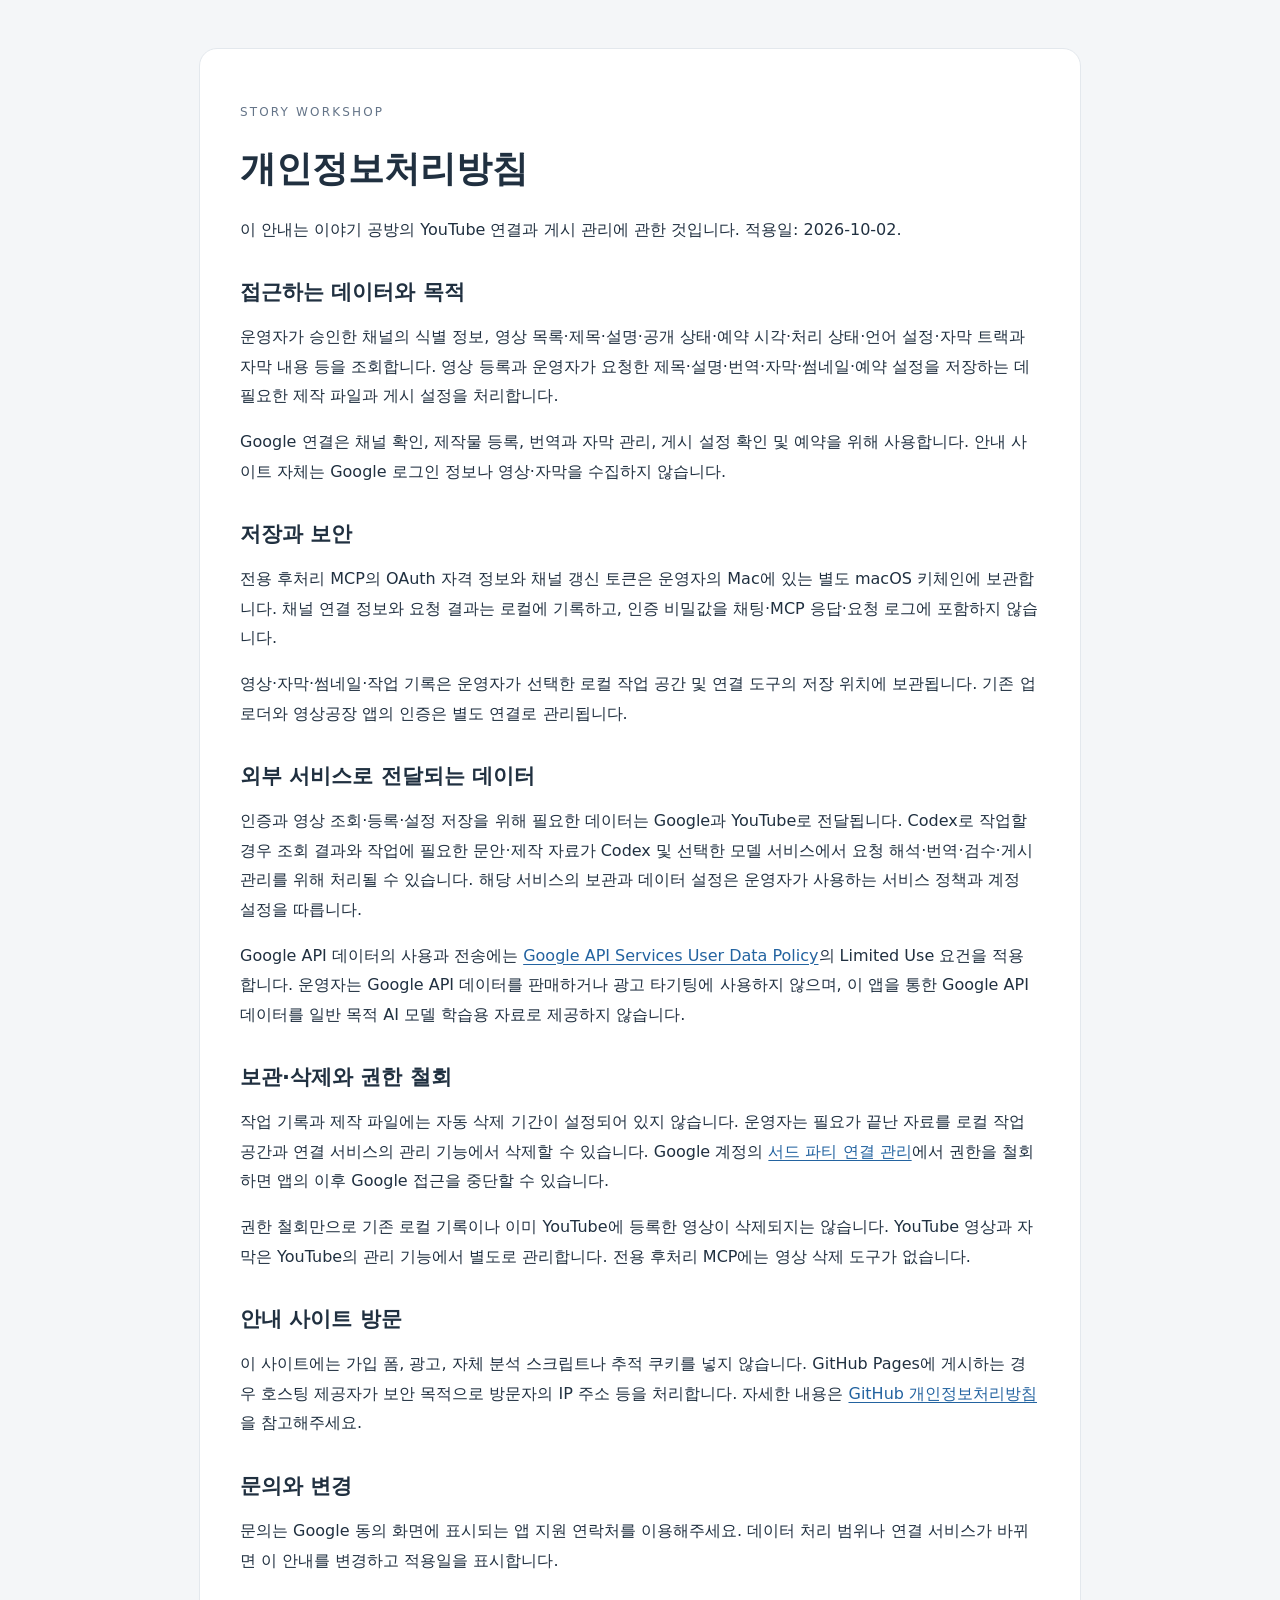
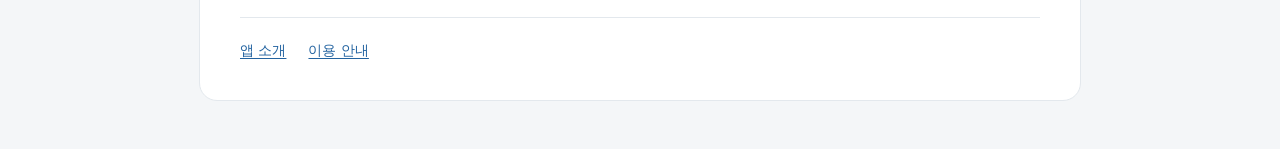
==== privacy.html @ 6922f672 "Publish reviewed OAuth app information" ====
<!doctype html>
<html lang="ko"><head><meta charset="utf-8"><meta name="viewport" content="width=device-width,initial-scale=1"><title>개인정보처리방침 · 이야기 공방</title><link rel="stylesheet" href="style.css"></head>
<body><main><p class="eyebrow">STORY WORKSHOP</p><h1>개인정보처리방침</h1><p>이 안내는 이야기 공방의 YouTube 연결과 게시 관리에 관한 것입니다. 적용일: 2026-10-02.</p>
<section><h2>접근하는 데이터와 목적</h2><p>운영자가 승인한 채널의 식별 정보, 영상 목록·제목·설명·공개 상태·예약 시각·처리 상태·언어 설정·자막 트랙과 자막 내용 등을 조회합니다. 영상 등록과 운영자가 요청한 제목·설명·번역·자막·썸네일·예약 설정을 저장하는 데 필요한 제작 파일과 게시 설정을 처리합니다.</p><p>Google 연결은 채널 확인, 제작물 등록, 번역과 자막 관리, 게시 설정 확인 및 예약을 위해 사용합니다. 안내 사이트 자체는 Google 로그인 정보나 영상·자막을 수집하지 않습니다.</p></section>
<section><h2>저장과 보안</h2><p>전용 후처리 MCP의 OAuth 자격 정보와 채널 갱신 토큰은 운영자의 Mac에 있는 별도 macOS 키체인에 보관합니다. 채널 연결 정보와 요청 결과는 로컬에 기록하고, 인증 비밀값을 채팅·MCP 응답·요청 로그에 포함하지 않습니다.</p><p>영상·자막·썸네일·작업 기록은 운영자가 선택한 로컬 작업 공간 및 연결 도구의 저장 위치에 보관됩니다. 기존 업로더와 영상공장 앱의 인증은 별도 연결로 관리됩니다.</p></section>
<section><h2>외부 서비스로 전달되는 데이터</h2><p>인증과 영상 조회·등록·설정 저장을 위해 필요한 데이터는 Google과 YouTube로 전달됩니다. Codex로 작업할 경우 조회 결과와 작업에 필요한 문안·제작 자료가 Codex 및 선택한 모델 서비스에서 요청 해석·번역·검수·게시 관리를 위해 처리될 수 있습니다. 해당 서비스의 보관과 데이터 설정은 운영자가 사용하는 서비스 정책과 계정 설정을 따릅니다.</p><p>Google API 데이터의 사용과 전송에는 <a href="https://developers.google.com/terms/api-services-user-data-policy">Google API Services User Data Policy</a>의 Limited Use 요건을 적용합니다. 운영자는 Google API 데이터를 판매하거나 광고 타기팅에 사용하지 않으며, 이 앱을 통한 Google API 데이터를 일반 목적 AI 모델 학습용 자료로 제공하지 않습니다.</p></section>
<section><h2>보관·삭제와 권한 철회</h2><p>작업 기록과 제작 파일에는 자동 삭제 기간이 설정되어 있지 않습니다. 운영자는 필요가 끝난 자료를 로컬 작업 공간과 연결 서비스의 관리 기능에서 삭제할 수 있습니다. Google 계정의 <a href="https://myaccount.google.com/connections">서드 파티 연결 관리</a>에서 권한을 철회하면 앱의 이후 Google 접근을 중단할 수 있습니다.</p><p>권한 철회만으로 기존 로컬 기록이나 이미 YouTube에 등록한 영상이 삭제되지는 않습니다. YouTube 영상과 자막은 YouTube의 관리 기능에서 별도로 관리합니다. 전용 후처리 MCP에는 영상 삭제 도구가 없습니다.</p></section>
<section><h2>안내 사이트 방문</h2><p>이 사이트에는 가입 폼, 광고, 자체 분석 스크립트나 추적 쿠키를 넣지 않습니다. GitHub Pages에 게시하는 경우 호스팅 제공자가 보안 목적으로 방문자의 IP 주소 등을 처리합니다. 자세한 내용은 <a href="https://docs.github.com/en/site-policy/privacy-policies/github-general-privacy-statement">GitHub 개인정보처리방침</a>을 참고해주세요.</p></section>
<section><h2>문의와 변경</h2><p>문의는 Google 동의 화면에 표시되는 앱 지원 연락처를 이용해주세요. 데이터 처리 범위나 연결 서비스가 바뀌면 이 안내를 변경하고 적용일을 표시합니다.</p></section>
<footer><a href="index.html">앱 소개</a><a href="terms.html">이용 안내</a></footer></main></body></html>
---- style.css ----
:root{color-scheme:light;font-family:system-ui,-apple-system,BlinkMacSystemFont,"Apple SD Gothic Neo",sans-serif;color:#203040;background:#f4f6f8}body{margin:0}main{max-width:800px;margin:48px auto;padding:40px;background:#fff;border:1px solid #e3e8ed;border-radius:18px}.eyebrow{font-size:12px;letter-spacing:.18em;color:#647488}h1{font-size:36px;line-height:1.2}h2{font-size:21px;margin:0 0 12px}.lead{font-size:21px;color:#486074}p{line-height:1.85}section{margin-top:34px}a{color:#2363a0;text-underline-offset:3px}footer{display:flex;gap:22px;flex-wrap:wrap;margin-top:42px;padding-top:24px;border-top:1px solid #e3e8ed;font-size:14px;color:#647488}@media(max-width:600px){main{margin:16px;padding:24px}h1{font-size:30px}.lead{font-size:18px}}
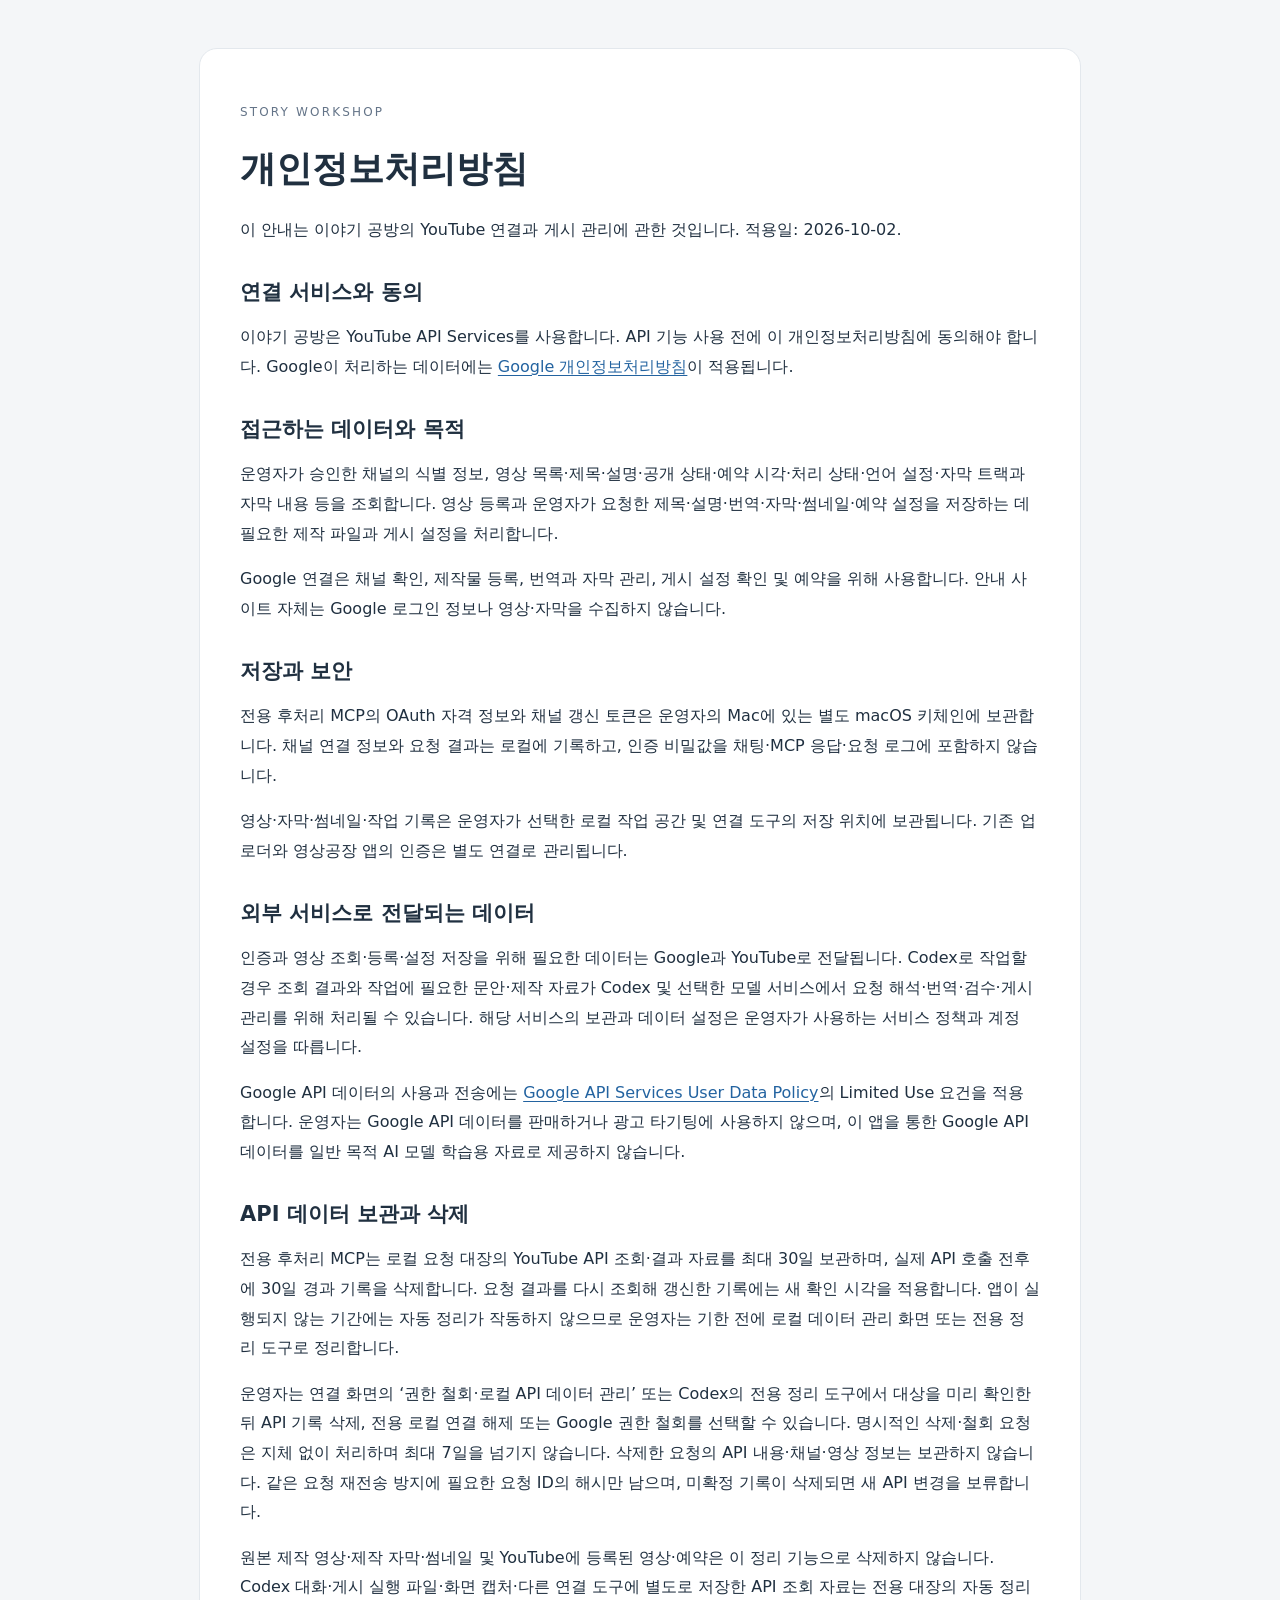
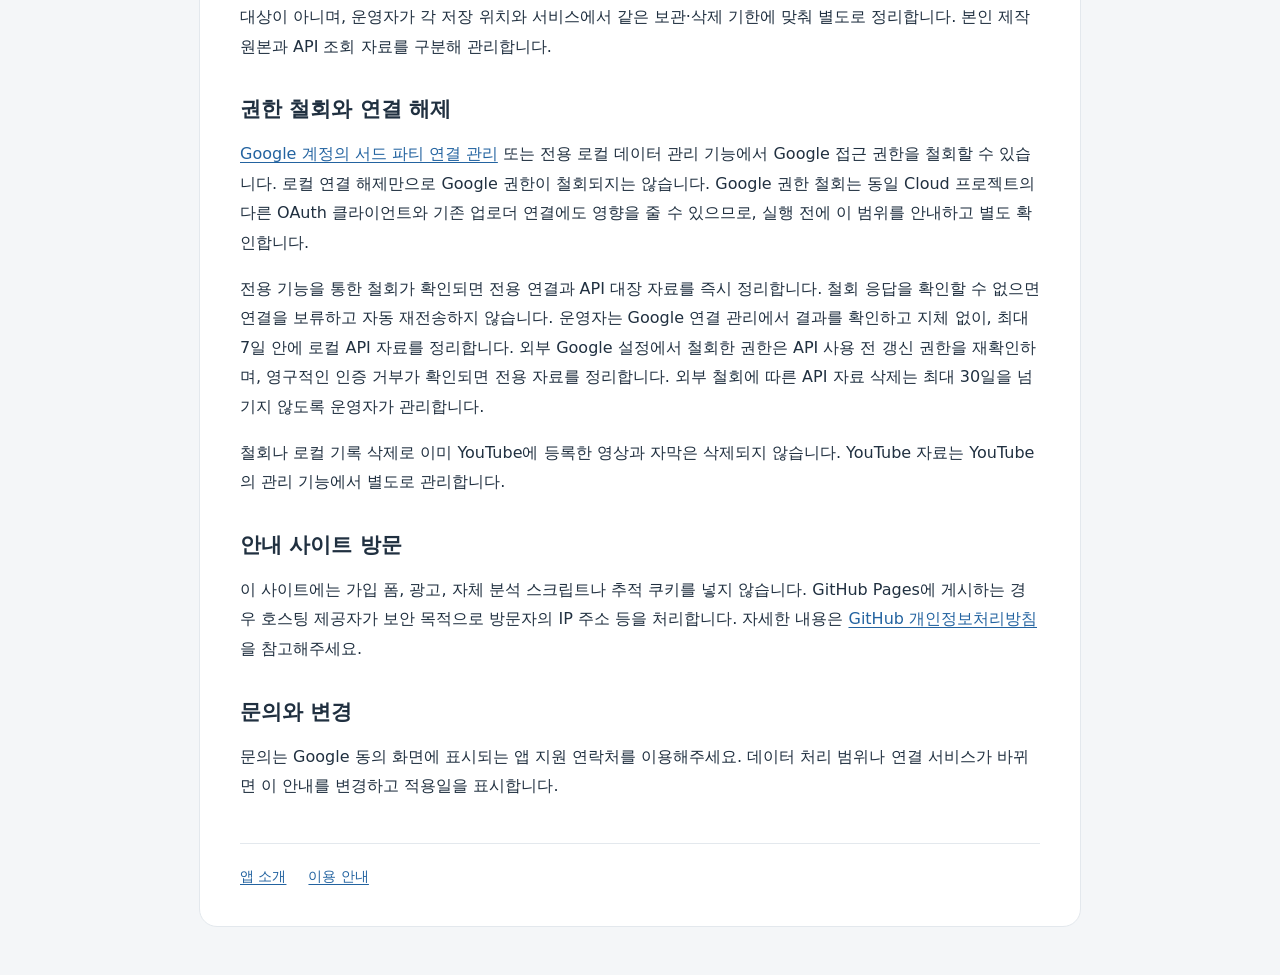
==== commit 1c274d03: "Clarify API privacy, retention and project grant revocation" ====
--- a/privacy.html
+++ b/privacy.html
@@ -1,10 +1,12 @@
 <!doctype html>
 <html lang="ko"><head><meta charset="utf-8"><meta name="viewport" content="width=device-width,initial-scale=1"><title>개인정보처리방침 · 이야기 공방</title><link rel="stylesheet" href="style.css"></head>
 <body><main><p class="eyebrow">STORY WORKSHOP</p><h1>개인정보처리방침</h1><p>이 안내는 이야기 공방의 YouTube 연결과 게시 관리에 관한 것입니다. 적용일: 2026-10-02.</p>
+<section><h2>연결 서비스와 동의</h2><p>이야기 공방은 YouTube API Services를 사용합니다. API 기능 사용 전에 이 개인정보처리방침에 동의해야 합니다. Google이 처리하는 데이터에는 <a href="https://policies.google.com/privacy">Google 개인정보처리방침</a>이 적용됩니다.</p></section>
 <section><h2>접근하는 데이터와 목적</h2><p>운영자가 승인한 채널의 식별 정보, 영상 목록·제목·설명·공개 상태·예약 시각·처리 상태·언어 설정·자막 트랙과 자막 내용 등을 조회합니다. 영상 등록과 운영자가 요청한 제목·설명·번역·자막·썸네일·예약 설정을 저장하는 데 필요한 제작 파일과 게시 설정을 처리합니다.</p><p>Google 연결은 채널 확인, 제작물 등록, 번역과 자막 관리, 게시 설정 확인 및 예약을 위해 사용합니다. 안내 사이트 자체는 Google 로그인 정보나 영상·자막을 수집하지 않습니다.</p></section>
 <section><h2>저장과 보안</h2><p>전용 후처리 MCP의 OAuth 자격 정보와 채널 갱신 토큰은 운영자의 Mac에 있는 별도 macOS 키체인에 보관합니다. 채널 연결 정보와 요청 결과는 로컬에 기록하고, 인증 비밀값을 채팅·MCP 응답·요청 로그에 포함하지 않습니다.</p><p>영상·자막·썸네일·작업 기록은 운영자가 선택한 로컬 작업 공간 및 연결 도구의 저장 위치에 보관됩니다. 기존 업로더와 영상공장 앱의 인증은 별도 연결로 관리됩니다.</p></section>
 <section><h2>외부 서비스로 전달되는 데이터</h2><p>인증과 영상 조회·등록·설정 저장을 위해 필요한 데이터는 Google과 YouTube로 전달됩니다. Codex로 작업할 경우 조회 결과와 작업에 필요한 문안·제작 자료가 Codex 및 선택한 모델 서비스에서 요청 해석·번역·검수·게시 관리를 위해 처리될 수 있습니다. 해당 서비스의 보관과 데이터 설정은 운영자가 사용하는 서비스 정책과 계정 설정을 따릅니다.</p><p>Google API 데이터의 사용과 전송에는 <a href="https://developers.google.com/terms/api-services-user-data-policy">Google API Services User Data Policy</a>의 Limited Use 요건을 적용합니다. 운영자는 Google API 데이터를 판매하거나 광고 타기팅에 사용하지 않으며, 이 앱을 통한 Google API 데이터를 일반 목적 AI 모델 학습용 자료로 제공하지 않습니다.</p></section>
-<section><h2>보관·삭제와 권한 철회</h2><p>작업 기록과 제작 파일에는 자동 삭제 기간이 설정되어 있지 않습니다. 운영자는 필요가 끝난 자료를 로컬 작업 공간과 연결 서비스의 관리 기능에서 삭제할 수 있습니다. Google 계정의 <a href="https://myaccount.google.com/connections">서드 파티 연결 관리</a>에서 권한을 철회하면 앱의 이후 Google 접근을 중단할 수 있습니다.</p><p>권한 철회만으로 기존 로컬 기록이나 이미 YouTube에 등록한 영상이 삭제되지는 않습니다. YouTube 영상과 자막은 YouTube의 관리 기능에서 별도로 관리합니다. 전용 후처리 MCP에는 영상 삭제 도구가 없습니다.</p></section>
+<section><h2>API 데이터 보관과 삭제</h2><p>전용 후처리 MCP는 로컬 요청 대장의 YouTube API 조회·결과 자료를 최대 30일 보관하며, 실제 API 호출 전후에 30일 경과 기록을 삭제합니다. 요청 결과를 다시 조회해 갱신한 기록에는 새 확인 시각을 적용합니다. 앱이 실행되지 않는 기간에는 자동 정리가 작동하지 않으므로 운영자는 기한 전에 로컬 데이터 관리 화면 또는 전용 정리 도구로 정리합니다.</p><p>운영자는 연결 화면의 ‘권한 철회·로컬 API 데이터 관리’ 또는 Codex의 전용 정리 도구에서 대상을 미리 확인한 뒤 API 기록 삭제, 전용 로컬 연결 해제 또는 Google 권한 철회를 선택할 수 있습니다. 명시적인 삭제·철회 요청은 지체 없이 처리하며 최대 7일을 넘기지 않습니다. 삭제한 요청의 API 내용·채널·영상 정보는 보관하지 않습니다. 같은 요청 재전송 방지에 필요한 요청 ID의 해시만 남으며, 미확정 기록이 삭제되면 새 API 변경을 보류합니다.</p><p>원본 제작 영상·제작 자막·썸네일 및 YouTube에 등록된 영상·예약은 이 정리 기능으로 삭제하지 않습니다. Codex 대화·게시 실행 파일·화면 캡처·다른 연결 도구에 별도로 저장한 API 조회 자료는 전용 대장의 자동 정리 대상이 아니며, 운영자가 각 저장 위치와 서비스에서 같은 보관·삭제 기한에 맞춰 별도로 정리합니다. 본인 제작 원본과 API 조회 자료를 구분해 관리합니다.</p></section>
+<section><h2>권한 철회와 연결 해제</h2><p><a href="https://myaccount.google.com/connections">Google 계정의 서드 파티 연결 관리</a> 또는 전용 로컬 데이터 관리 기능에서 Google 접근 권한을 철회할 수 있습니다. 로컬 연결 해제만으로 Google 권한이 철회되지는 않습니다. Google 권한 철회는 동일 Cloud 프로젝트의 다른 OAuth 클라이언트와 기존 업로더 연결에도 영향을 줄 수 있으므로, 실행 전에 이 범위를 안내하고 별도 확인합니다.</p><p>전용 기능을 통한 철회가 확인되면 전용 연결과 API 대장 자료를 즉시 정리합니다. 철회 응답을 확인할 수 없으면 연결을 보류하고 자동 재전송하지 않습니다. 운영자는 Google 연결 관리에서 결과를 확인하고 지체 없이, 최대 7일 안에 로컬 API 자료를 정리합니다. 외부 Google 설정에서 철회한 권한은 API 사용 전 갱신 권한을 재확인하며, 영구적인 인증 거부가 확인되면 전용 자료를 정리합니다. 외부 철회에 따른 API 자료 삭제는 최대 30일을 넘기지 않도록 운영자가 관리합니다.</p><p>철회나 로컬 기록 삭제로 이미 YouTube에 등록한 영상과 자막은 삭제되지 않습니다. YouTube 자료는 YouTube의 관리 기능에서 별도로 관리합니다.</p></section>
 <section><h2>안내 사이트 방문</h2><p>이 사이트에는 가입 폼, 광고, 자체 분석 스크립트나 추적 쿠키를 넣지 않습니다. GitHub Pages에 게시하는 경우 호스팅 제공자가 보안 목적으로 방문자의 IP 주소 등을 처리합니다. 자세한 내용은 <a href="https://docs.github.com/en/site-policy/privacy-policies/github-general-privacy-statement">GitHub 개인정보처리방침</a>을 참고해주세요.</p></section>
 <section><h2>문의와 변경</h2><p>문의는 Google 동의 화면에 표시되는 앱 지원 연락처를 이용해주세요. 데이터 처리 범위나 연결 서비스가 바뀌면 이 안내를 변경하고 적용일을 표시합니다.</p></section>
 <footer><a href="index.html">앱 소개</a><a href="terms.html">이용 안내</a></footer></main></body></html>
